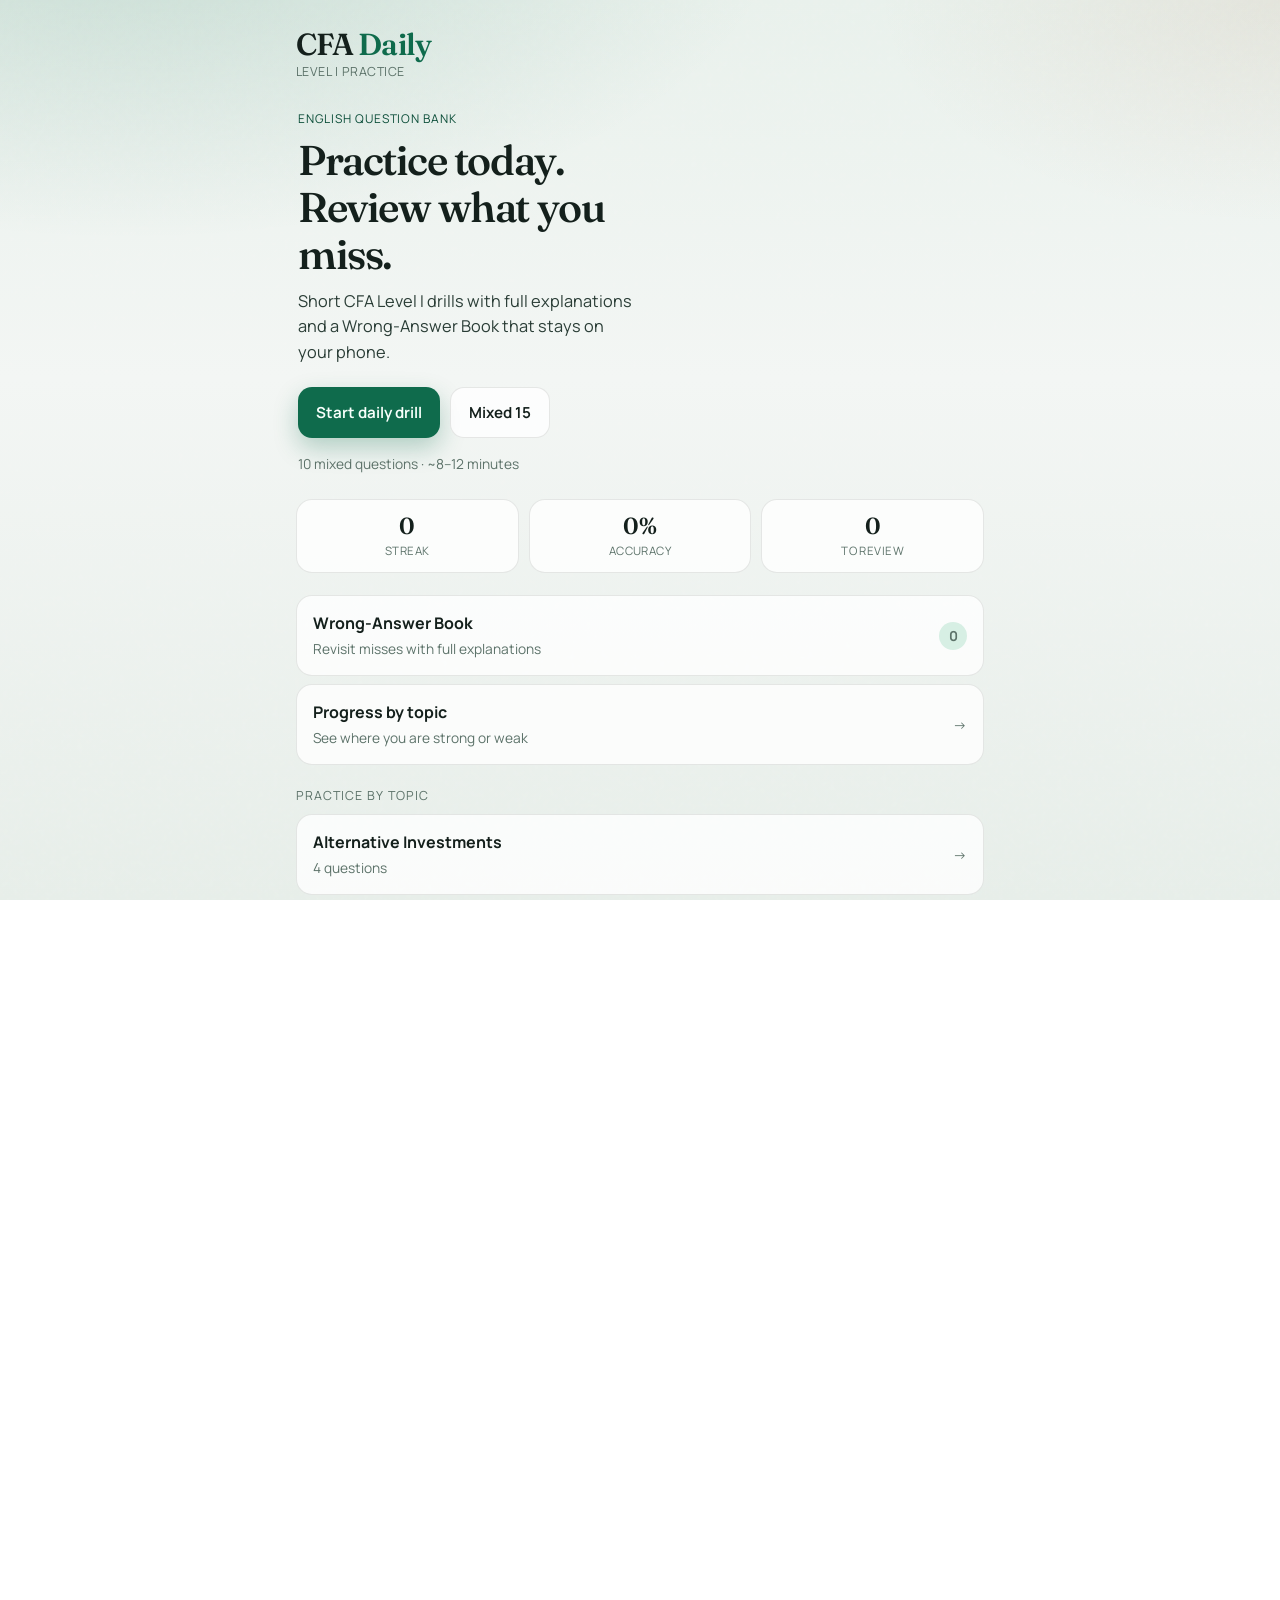
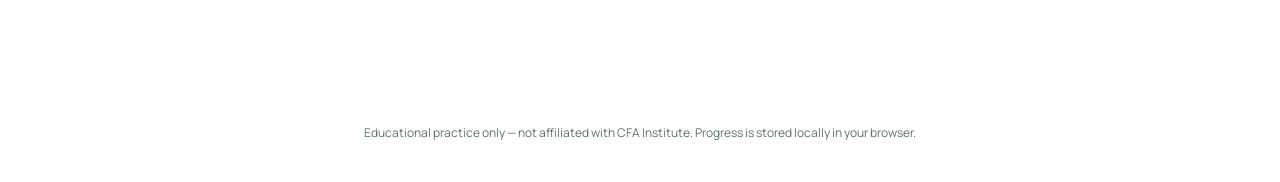
==== index.html @ 981ec072 "Add CFA Daily: mobile Level I practice quiz English question bank with explanations, daily drills, t" ====
<!DOCTYPE html>
<html lang="en">
  <head>
    <meta charset="UTF-8" />
    <meta http-equiv="refresh" content="0; url=./cfa-prep/" />
    <meta name="viewport" content="width=device-width, initial-scale=1" />
    <title>CFA Daily</title>
    <link rel="canonical" href="./cfa-prep/" />
    <script>
      location.replace("./cfa-prep/");
    </script>
  </head>
  <body>
    <p><a href="./cfa-prep/">Open CFA Daily practice</a></p>
  </body>
</html>
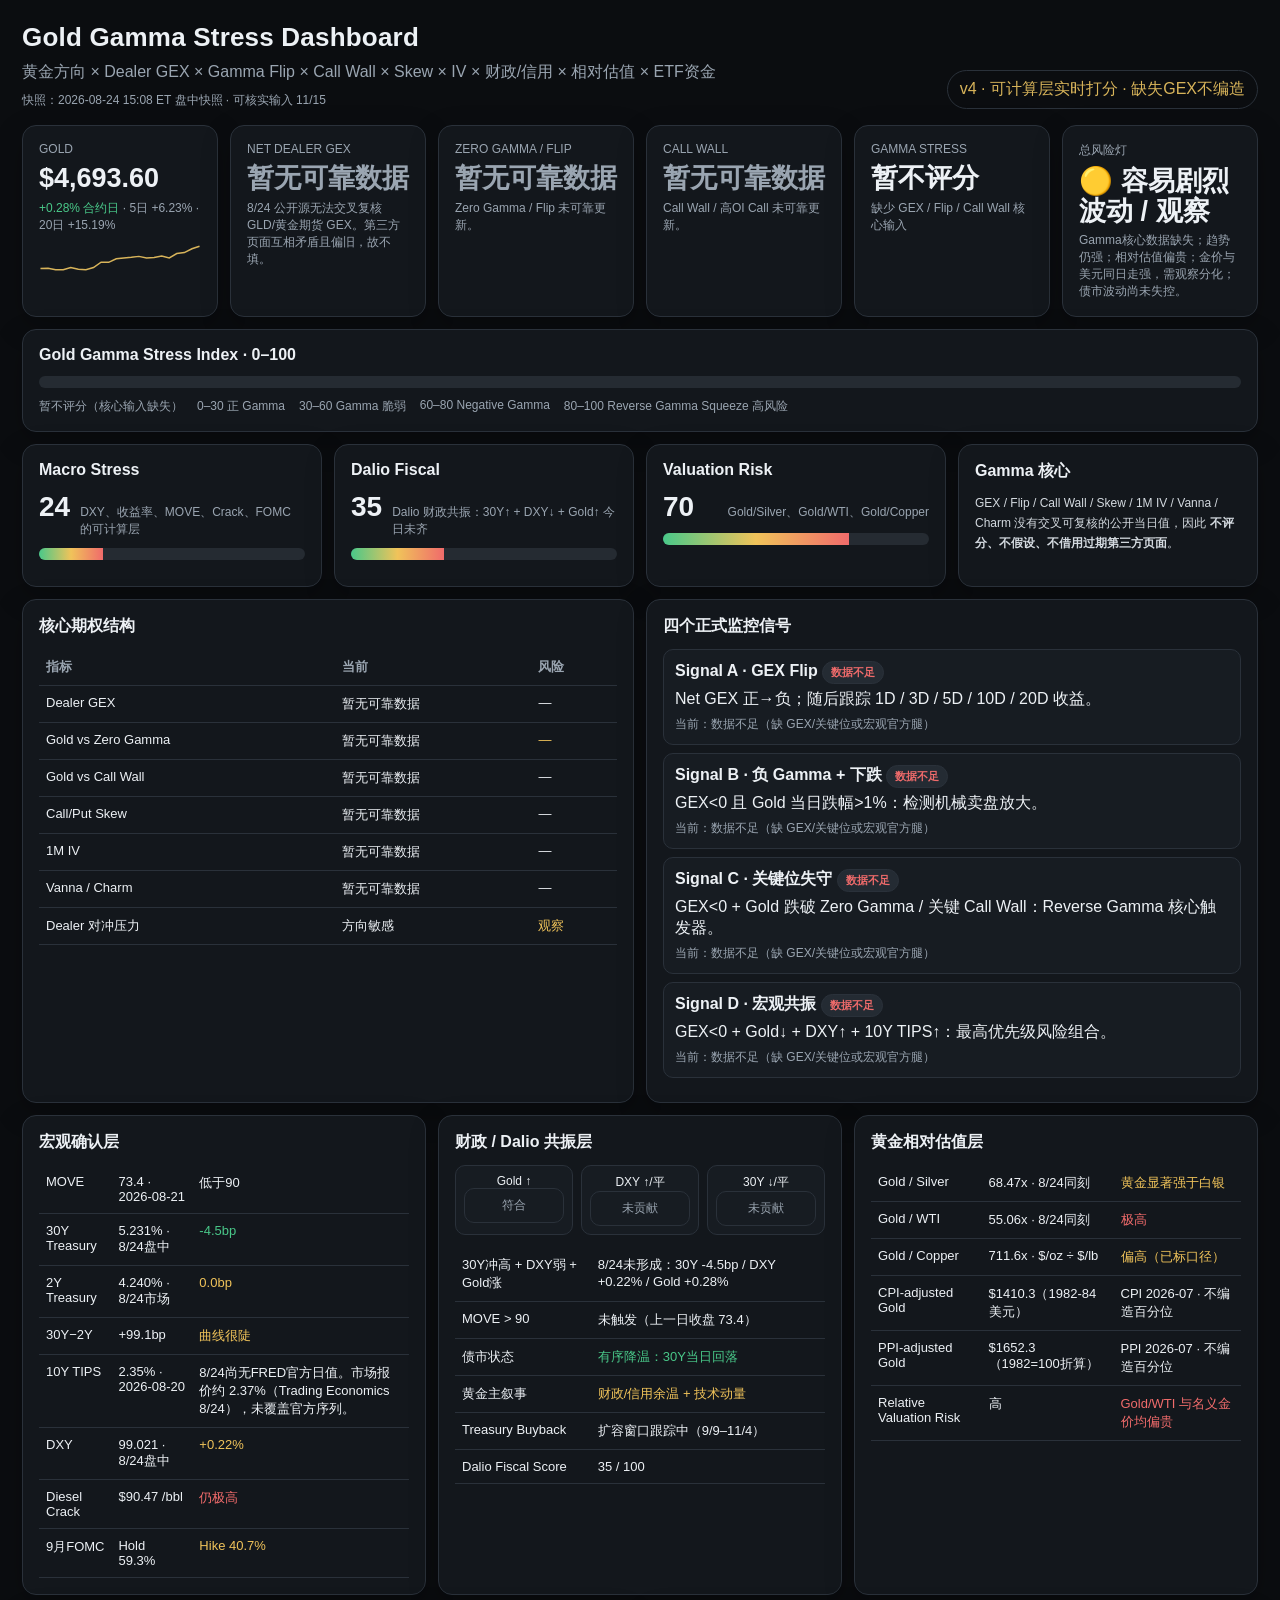
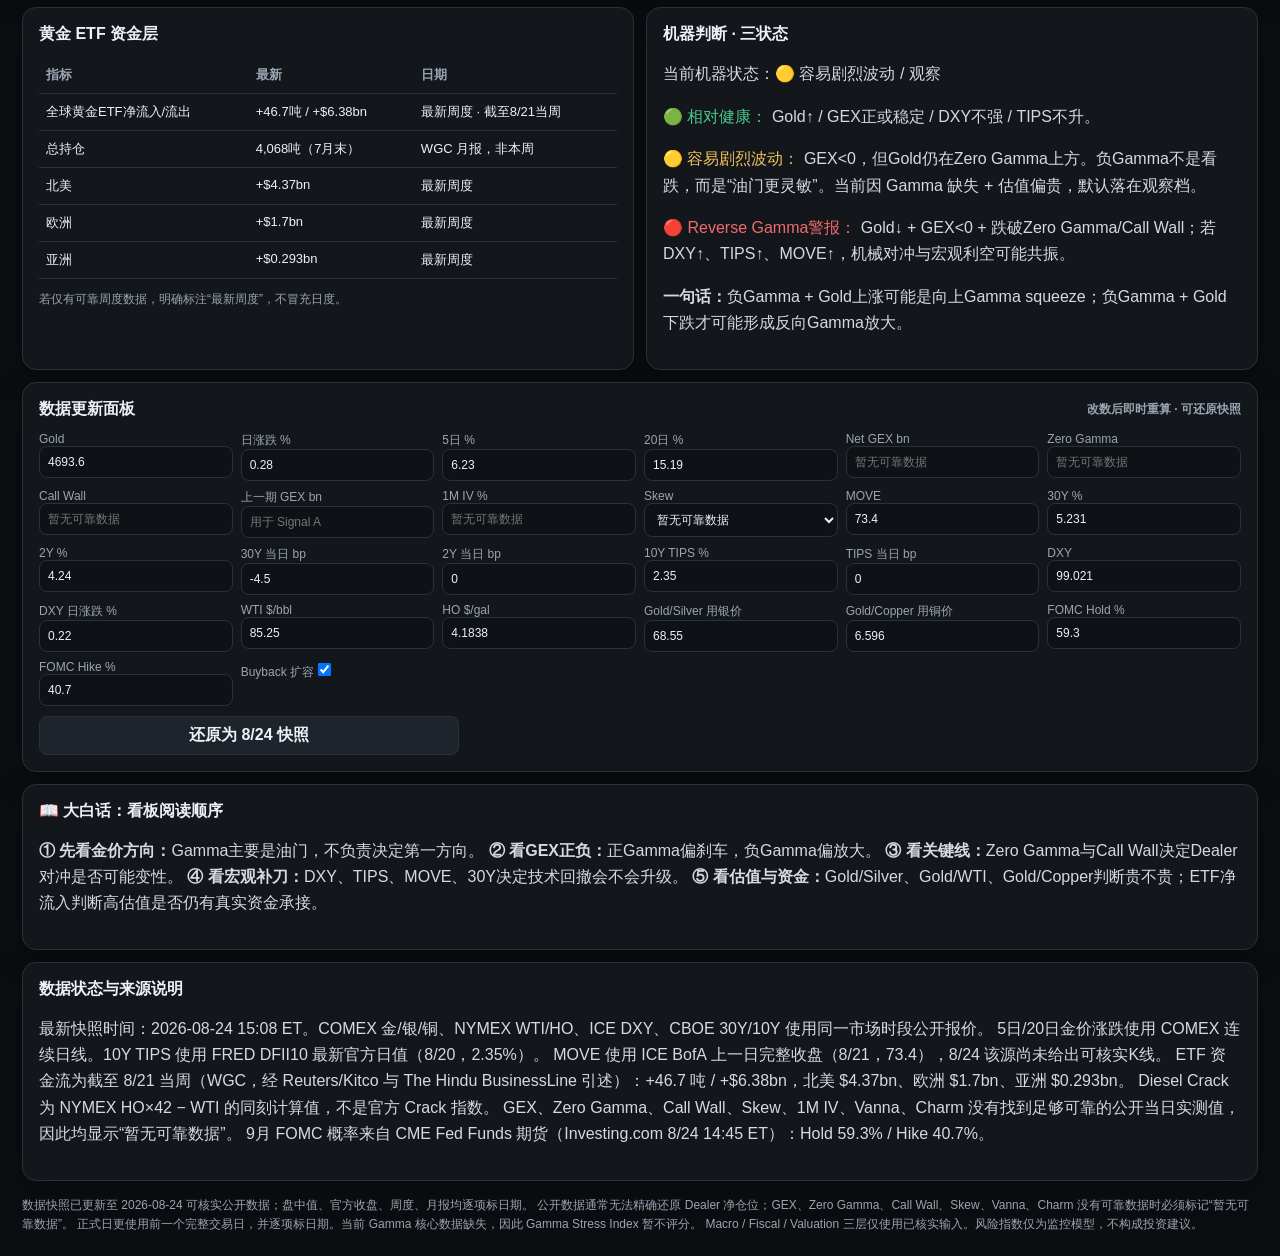
==== commit fb02cd8c: "Add Gold Gamma Stress Dashboard v4 with verified 2026-08-24 snapshot. Interactive scoring keeps GEX/" ====
--- a/index.html
+++ b/index.html
@@ -1,16 +1,199 @@
-<!DOCTYPE html>
-<html lang="en">
-  <head>
-    <meta charset="UTF-8" />
-    <meta http-equiv="refresh" content="0; url=./cfa-prep/" />
-    <meta name="viewport" content="width=device-width, initial-scale=1" />
-    <title>CFA Daily</title>
-    <link rel="canonical" href="./cfa-prep/" />
-    <script>
-      location.replace("./cfa-prep/");
-    </script>
-  </head>
-  <body>
-    <p><a href="./cfa-prep/">Open CFA Daily practice</a></p>
-  </body>
+<!doctype html>
+<html lang="zh-CN">
+<head>
+<meta charset="utf-8"/>
+<meta name="viewport" content="width=device-width,initial-scale=1"/>
+<title>Gold Gamma Stress Dashboard v4</title>
+<link rel="stylesheet" href="assets/app.css"/>
+</head>
+<body>
+<div class="wrap">
+  <div class="top">
+    <div>
+      <h1>Gold Gamma Stress Dashboard</h1>
+      <div class="sub">黄金方向 × Dealer GEX × Gamma Flip × Call Wall × Skew × IV × 财政/信用 × 相对估值 × ETF资金</div>
+      <div class="stamp">快照：<span id="asOfLabel">加载中</span> · <span id="coverage"></span></div>
+    </div>
+    <div class="badge">v4 · 可计算层实时打分 · 缺失GEX不编造</div>
+  </div>
+
+  <div class="grid">
+    <div class="card kpi">
+      <div class="label">GOLD</div>
+      <div class="value" id="kpi-gold-value">—</div>
+      <div id="kpi-gold-sub" class="small"></div>
+      <div id="kpi-gold-spark"></div>
+    </div>
+    <div class="card kpi">
+      <div class="label">NET DEALER GEX</div>
+      <div class="value" id="kpi-gex-value">—</div>
+      <div class="small" id="kpi-gex-sub"></div>
+    </div>
+    <div class="card kpi">
+      <div class="label">ZERO GAMMA / FLIP</div>
+      <div class="value" id="kpi-flip-value">—</div>
+      <div class="small" id="kpi-flip-sub"></div>
+    </div>
+    <div class="card kpi">
+      <div class="label">CALL WALL</div>
+      <div class="value" id="kpi-wall-value">—</div>
+      <div class="small" id="kpi-wall-sub"></div>
+    </div>
+    <div class="card kpi">
+      <div class="label">GAMMA STRESS</div>
+      <div class="value" id="kpi-gamma-value">—</div>
+      <div class="small" id="kpi-gamma-sub"></div>
+    </div>
+    <div class="card kpi">
+      <div class="label">总风险灯</div>
+      <div class="value" id="kpi-light-value">—</div>
+      <div class="small" id="kpi-light-sub"></div>
+    </div>
+
+    <div class="card section">
+      <div class="title">Gold Gamma Stress Index · 0–100</div>
+      <div class="meter null" id="gamma-meter"><span id="gamma-meter-bar"></span></div>
+      <div class="legend">
+        <span id="gamma-meter-label"></span>
+        <span>0–30 正 Gamma</span>
+        <span>30–60 Gamma 脆弱</span>
+        <span>60–80 Negative Gamma</span>
+        <span>80–100 Reverse Gamma Squeeze 高风险</span>
+      </div>
+    </div>
+
+    <div class="card quarter">
+      <div class="title">Macro Stress</div>
+      <div class="scorebox"><div class="big" id="macro-val">—</div><div class="small" id="macro-note"></div></div>
+      <div class="meter"><span id="macro-bar"></span></div>
+    </div>
+    <div class="card quarter">
+      <div class="title">Dalio Fiscal</div>
+      <div class="scorebox"><div class="big" id="fiscal-val">—</div><div class="small" id="fiscal-note"></div></div>
+      <div class="meter"><span id="fiscal-bar"></span></div>
+    </div>
+    <div class="card quarter">
+      <div class="title">Valuation Risk</div>
+      <div class="scorebox"><div class="big" id="value-val">—</div><div class="small" id="value-note"></div></div>
+      <div class="meter"><span id="value-bar"></span></div>
+    </div>
+    <div class="card quarter">
+      <div class="title">Gamma 核心</div>
+      <p class="note small">GEX / Flip / Call Wall / Skew / 1M IV / Vanna / Charm 没有交叉可复核的公开当日值，因此 <b>不评分、不假设、不借用过期第三方页面</b>。</p>
+    </div>
+
+    <div class="card half">
+      <div class="title">核心期权结构</div>
+      <table>
+        <thead><tr><th>指标</th><th>当前</th><th>风险</th></tr></thead>
+        <tbody id="opt-body"></tbody>
+      </table>
+    </div>
+    <div class="card half">
+      <div class="title">四个正式监控信号</div>
+      <div id="signals"></div>
+    </div>
+
+    <div class="card third">
+      <div class="title">宏观确认层</div>
+      <table><tbody id="macro-body"></tbody></table>
+    </div>
+    <div class="card third">
+      <div class="title">财政 / Dalio 共振层</div>
+      <div class="triad" id="triad"></div>
+      <table><tbody id="fiscal-body"></tbody></table>
+    </div>
+    <div class="card third">
+      <div class="title">黄金相对估值层</div>
+      <table><tbody id="val-body"></tbody></table>
+    </div>
+
+    <div class="card half">
+      <div class="title">黄金 ETF 资金层</div>
+      <table>
+        <thead><tr><th>指标</th><th>最新</th><th>日期</th></tr></thead>
+        <tbody id="etf-body"></tbody>
+      </table>
+      <p class="small">若仅有可靠周度数据，明确标注“最新周度”，不冒充日度。</p>
+    </div>
+    <div class="card half">
+      <div class="title">机器判断 · 三状态</div>
+      <p class="note" id="machine-now"></p>
+      <p class="note" id="machine-healthy"><span class="green">🟢 相对健康：</span> Gold↑ / GEX正或稳定 / DXY不强 / TIPS不升。</p>
+      <p class="note" id="machine-fragile"><span class="yellow">🟡 容易剧烈波动：</span> GEX&lt;0，但Gold仍在Zero Gamma上方。负Gamma不是看跌，而是“油门更灵敏”。当前因 Gamma 缺失 + 估值偏贵，默认落在观察档。</p>
+      <p class="note" id="machine-reverse"><span class="red">🔴 Reverse Gamma警报：</span> Gold↓ + GEX&lt;0 + 跌破Zero Gamma/Call Wall；若DXY↑、TIPS↑、MOVE↑，机械对冲与宏观利空可能共振。</p>
+      <p class="note"><b>一句话：</b>负Gamma + Gold上涨可能是向上Gamma squeeze；负Gamma + Gold下跌才可能形成反向Gamma放大。</p>
+    </div>
+
+    <div class="card section">
+      <div class="title">数据更新面板 <span class="small">改数后即时重算 · 可还原快照</span></div>
+      <form id="data-form" class="formgrid" autocomplete="off">
+        <label class="small">Gold<input id="f-gold" inputmode="decimal"></label>
+        <label class="small">日涨跌 %<input id="f-goldDayPct" inputmode="decimal"></label>
+        <label class="small">5日 %<input id="f-gold5dPct" inputmode="decimal"></label>
+        <label class="small">20日 %<input id="f-gold20dPct" inputmode="decimal"></label>
+        <label class="small">Net GEX bn<input id="f-netGexBn" placeholder="暂无可靠数据"></label>
+        <label class="small">Zero Gamma<input id="f-zeroGamma" placeholder="暂无可靠数据"></label>
+        <label class="small">Call Wall<input id="f-callWall" placeholder="暂无可靠数据"></label>
+        <label class="small">上一期 GEX bn<input id="f-netGexPrevBn" placeholder="用于 Signal A"></label>
+        <label class="small">1M IV %<input id="f-iv1m" placeholder="暂无可靠数据"></label>
+        <label class="small">Skew
+          <select id="f-skew">
+            <option value="">暂无可靠数据</option>
+            <option value="call_rich">Call 偏贵</option>
+            <option value="neutral">中性</option>
+            <option value="put_rich">Put 偏贵</option>
+          </select>
+        </label>
+        <label class="small">MOVE<input id="f-move" placeholder="上一日收盘"></label>
+        <label class="small">30Y %<input id="f-y30"></label>
+        <label class="small">2Y %<input id="f-y2"></label>
+        <label class="small">30Y 当日 bp<input id="f-y30ChangeBp"></label>
+        <label class="small">2Y 当日 bp<input id="f-y2ChangeBp"></label>
+        <label class="small">10Y TIPS %<input id="f-tips"></label>
+        <label class="small">TIPS 当日 bp<input id="f-tipsChangeBp"></label>
+        <label class="small">DXY<input id="f-dxy"></label>
+        <label class="small">DXY 日涨跌 %<input id="f-dxyChangePct"></label>
+        <label class="small">WTI $/bbl<input id="f-wti"></label>
+        <label class="small">HO $/gal<input id="f-heatingOil"></label>
+        <label class="small">Gold/Silver 用银价<input id="f-silver"></label>
+        <label class="small">Gold/Copper 用铜价<input id="f-copper"></label>
+        <label class="small">FOMC Hold %<input id="f-fomcHoldPct"></label>
+        <label class="small">FOMC Hike %<input id="f-fomcHikePct"></label>
+        <label class="small">Buyback 扩容<input id="f-buyback" type="checkbox" style="width:auto"></label>
+      </form>
+      <div class="actions">
+        <button type="button" id="btn-reset">还原为 8/24 快照</button>
+      </div>
+    </div>
+
+    <div class="card section">
+      <div class="title">📖 大白话：看板阅读顺序</div>
+      <p class="note"><b>① 先看金价方向：</b>Gamma主要是油门，不负责决定第一方向。 <b>② 看GEX正负：</b>正Gamma偏刹车，负Gamma偏放大。 <b>③ 看关键线：</b>Zero Gamma与Call Wall决定Dealer对冲是否可能变性。 <b>④ 看宏观补刀：</b>DXY、TIPS、MOVE、30Y决定技术回撤会不会升级。 <b>⑤ 看估值与资金：</b>Gold/Silver、Gold/WTI、Gold/Copper判断贵不贵；ETF净流入判断高估值是否仍有真实资金承接。</p>
+    </div>
+
+    <div class="card section">
+      <div class="title">数据状态与来源说明</div>
+      <p class="note">
+        最新快照时间：2026-08-24 15:08 ET。COMEX 金/银/铜、NYMEX WTI/HO、ICE DXY、CBOE 30Y/10Y 使用同一市场时段公开报价。
+        5日/20日金价涨跌使用 COMEX 连续日线。10Y TIPS 使用 FRED DFII10 最新官方日值（8/20，2.35%）。
+        MOVE 使用 ICE BofA 上一日完整收盘（8/21，73.4），8/24 该源尚未给出可核实K线。
+        ETF 资金流为截至 8/21 当周（WGC，经 Reuters/Kitco 与 The Hindu BusinessLine 引述）：+46.7 吨 / +$6.38bn，北美 $4.37bn、欧洲 $1.7bn、亚洲 $0.293bn。
+        Diesel Crack 为 NYMEX HO×42 − WTI 的同刻计算值，不是官方 Crack 指数。
+        GEX、Zero Gamma、Call Wall、Skew、1M IV、Vanna、Charm 没有找到足够可靠的公开当日实测值，因此均显示“暂无可靠数据”。
+        9月 FOMC 概率来自 CME Fed Funds 期货（Investing.com 8/24 14:45 ET）：Hold 59.3% / Hike 40.7%。
+      </p>
+    </div>
+  </div>
+
+  <div class="footer">
+    数据快照已更新至 2026-08-24 可核实公开数据；盘中值、官方收盘、周度、月报均逐项标日期。
+    公开数据通常无法精确还原 Dealer 净仓位；GEX、Zero Gamma、Call Wall、Skew、Vanna、Charm 没有可靠数据时必须标记“暂无可靠数据”。
+    正式日更使用前一个完整交易日，并逐项标日期。当前 Gamma 核心数据缺失，因此 Gamma Stress Index 暂不评分。
+    Macro / Fiscal / Valuation 三层仅使用已核实输入。风险指数仅为监控模型，不构成投资建议。
+  </div>
+</div>
+<script src="assets/engine.js"></script>
+<script src="assets/app.js"></script>
+</body>
 </html>
--- a/assets/app.css
+++ b/assets/app.css
@@ -0,0 +1,131 @@
+:root {
+  --bg: #0b0d10;
+  --card: #13171c;
+  --card2: #171c22;
+  --line: #2a313a;
+  --text: #edf1f5;
+  --muted: #9aa5b1;
+  --gold: #d8b45a;
+  --green: #49c889;
+  --yellow: #f0c35a;
+  --red: #f06b6b;
+  --blue: #6ba8f0;
+  --shadow: 0 10px 30px rgba(0, 0, 0, 0.22);
+}
+
+* { box-sizing: border-box; }
+html, body { margin: 0; background: var(--bg); color: var(--text); }
+body {
+  font-family: -apple-system, BlinkMacSystemFont, "Segoe UI", "PingFang SC", "Microsoft YaHei", sans-serif;
+}
+
+.wrap { max-width: 1480px; margin: auto; padding: 22px; }
+
+.top {
+  display: flex;
+  justify-content: space-between;
+  gap: 20px;
+  align-items: end;
+  margin-bottom: 16px;
+}
+h1 { margin: 0; font-size: 26px; letter-spacing: 0.2px; }
+.sub { color: var(--muted); margin-top: 7px; line-height: 1.5; }
+.badge {
+  border: 1px solid var(--line);
+  padding: 8px 12px;
+  border-radius: 999px;
+  color: var(--gold);
+  white-space: nowrap;
+}
+.stamp {
+  margin-top: 8px;
+  color: var(--muted);
+  font-size: 12px;
+}
+
+.grid { display: grid; grid-template-columns: repeat(12, 1fr); gap: 12px; }
+.card {
+  background: var(--card);
+  border: 1px solid var(--line);
+  border-radius: 14px;
+  padding: 16px;
+  box-shadow: var(--shadow);
+}
+.kpi { grid-column: span 2; min-height: 128px; }
+.kpi .label, .small { color: var(--muted); font-size: 12px; }
+.kpi .value { font-size: 27px; font-weight: 750; margin: 8px 0 6px; line-height: 1.1; }
+.section { grid-column: span 12; }
+.half { grid-column: span 6; }
+.third { grid-column: span 4; }
+.quarter { grid-column: span 3; }
+.title { font-size: 16px; font-weight: 700; margin-bottom: 12px; display: flex; justify-content: space-between; gap: 8px; align-items: center; }
+
+table { width: 100%; border-collapse: collapse; font-size: 13px; }
+th, td { padding: 9px 7px; border-bottom: 1px solid var(--line); text-align: left; vertical-align: top; }
+th { color: var(--muted); font-weight: 600; }
+
+.green { color: var(--green); }
+.yellow { color: var(--yellow); }
+.red { color: var(--red); }
+.gold { color: var(--gold); }
+.muted { color: var(--muted); }
+
+.meter { height: 12px; background: #252b32; border-radius: 999px; overflow: hidden; margin: 10px 0; }
+.meter span { display: block; height: 100%; width: 0; background: linear-gradient(90deg, var(--green), var(--yellow), var(--red)); transition: width 0.35s ease; }
+.meter.null span { width: 0 !important; background: #3a424c; }
+
+.legend { display: flex; gap: 14px; flex-wrap: wrap; color: var(--muted); font-size: 12px; }
+.signal { padding: 11px; border: 1px solid var(--line); border-radius: 10px; margin: 8px 0; background: var(--card2); }
+.signal b { display: block; margin-bottom: 5px; }
+.signal .why { color: var(--muted); font-size: 12px; margin-top: 6px; }
+.note { line-height: 1.65; color: #d4dae0; }
+.pill {
+  display: inline-block;
+  padding: 3px 8px;
+  border-radius: 999px;
+  background: #242b33;
+  font-size: 11px;
+  color: var(--muted);
+  border: 1px solid var(--line);
+}
+.pill.live { color: var(--green); }
+.pill.official, .pill.prior_close { color: var(--blue); }
+.pill.weekly, .pill.monthly, .pill.event { color: var(--gold); }
+.pill.missing { color: var(--red); }
+
+.formgrid { display: grid; grid-template-columns: repeat(6, 1fr); gap: 8px; }
+label.small { display: block; }
+input, select, button {
+  width: 100%;
+  background: #0e1216;
+  color: var(--text);
+  border: 1px solid var(--line);
+  border-radius: 8px;
+  padding: 8px;
+  font: inherit;
+}
+button {
+  cursor: pointer;
+  background: #1d242c;
+  font-weight: 650;
+}
+button:hover { border-color: var(--gold); color: var(--gold); }
+.actions { display: flex; gap: 8px; margin-top: 10px; max-width: 420px; }
+
+.footer { color: var(--muted); font-size: 12px; line-height: 1.6; margin-top: 15px; }
+.spark { width: 100%; height: 36px; display: block; margin-top: 6px; }
+.scorebox { display: flex; justify-content: space-between; align-items: baseline; gap: 10px; }
+.scorebox .big { font-size: 28px; font-weight: 750; }
+.triad { display: grid; grid-template-columns: 1fr 1fr 1fr; gap: 8px; margin: 8px 0 12px; }
+.triad div { background: var(--card2); border: 1px solid var(--line); border-radius: 10px; padding: 8px; font-size: 12px; text-align: center; }
+.missing-val { color: var(--muted); font-weight: 600; }
+
+@media (max-width: 1100px) {
+  .kpi, .quarter { grid-column: span 4; }
+}
+@media (max-width: 900px) {
+  .kpi, .half, .third, .quarter { grid-column: span 12; }
+  .formgrid { grid-template-columns: repeat(2, 1fr); }
+  .top { align-items: start; flex-direction: column; }
+  .triad { grid-template-columns: 1fr; }
+}
